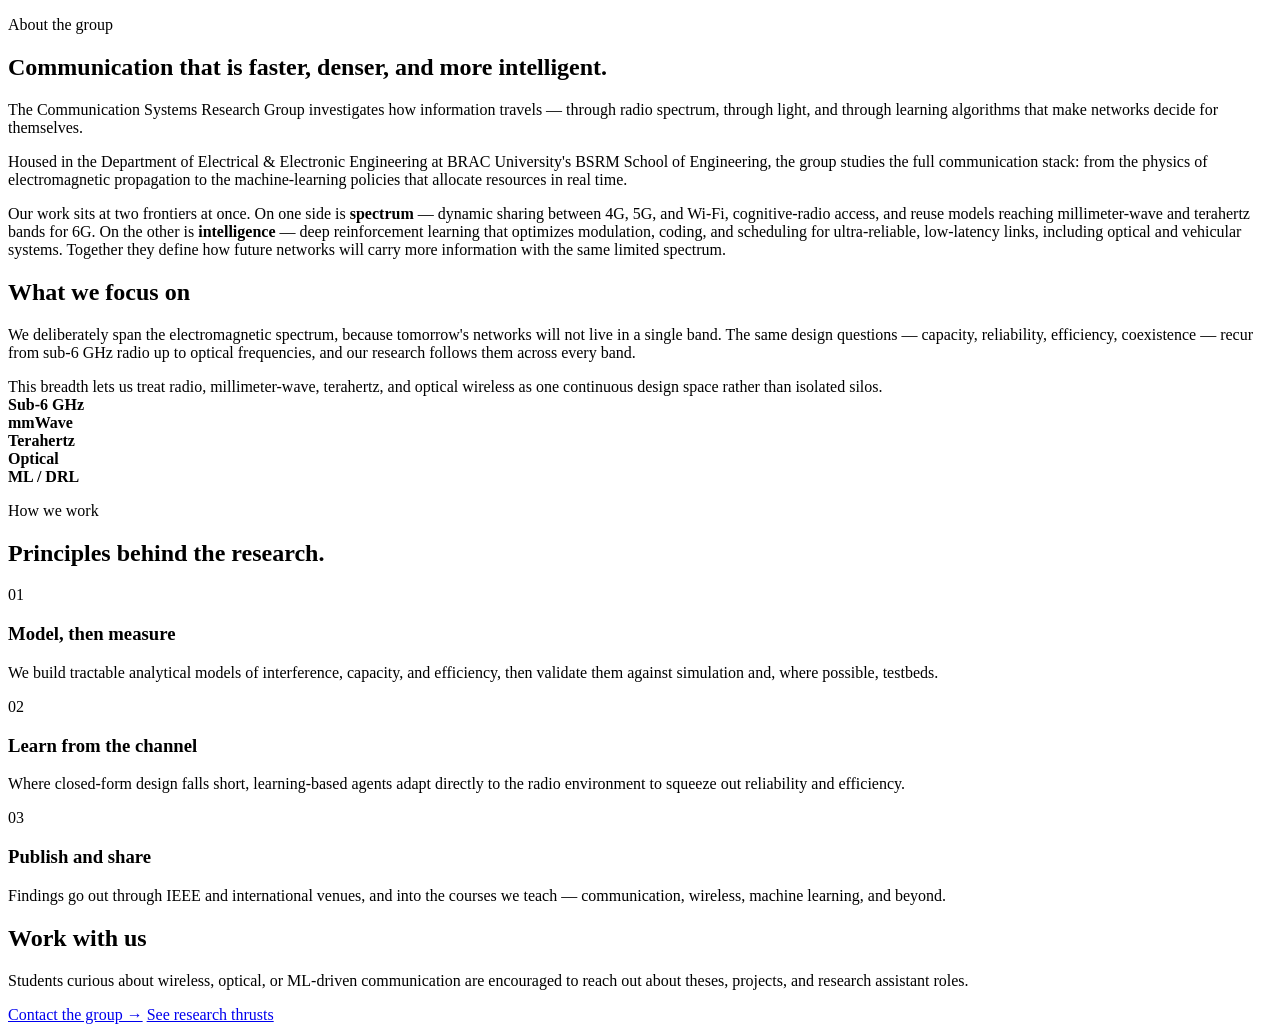
==== about.html @ bba7a955 "Add files via upload" ====
<!DOCTYPE html>
<html lang="en">
<head>
  <meta charset="UTF-8">
  <meta name="viewport" content="width=device-width, initial-scale=1.0">
  <meta name="theme-color" content="#060914">
  <title>About · Communication Systems Research Group</title>
  <meta name="description" content="About the Communication Systems Research Group at BRAC University — mission, focus, and the spectrum of communication research we pursue.">
  <link rel="preconnect" href="https://fonts.googleapis.com">
  <link rel="preconnect" href="https://fonts.gstatic.com" crossorigin>
  <link href="https://fonts.googleapis.com/css2?family=Space+Grotesk:wght@400;500;600;700&family=Inter:wght@400;500;600&family=JetBrains+Mono:wght@400;500&display=swap" rel="stylesheet">
  <link rel="stylesheet" href="css/style.css">
</head>
<body data-page="about">
  <div id="site-header"></div>

  <main id="main">
    <section class="pagehead">
      <div class="wrap">
        <p class="eyebrow">About the group</p>
        <h1>Communication that is faster, denser, and more intelligent.</h1>
        <p>The Communication Systems Research Group investigates how information travels — through radio spectrum, through light, and through learning algorithms that make networks decide for themselves.</p>
      </div>
    </section>

    <section class="section">
      <div class="wrap">
        <div class="lead-block reveal">
          <p>Housed in the Department of Electrical &amp; Electronic Engineering at BRAC University's BSRM School of Engineering, the group studies the full communication stack: from the physics of electromagnetic propagation to the machine-learning policies that allocate resources in real time.</p>
          <p>Our work sits at two frontiers at once. On one side is <strong>spectrum</strong> — dynamic sharing between 4G, 5G, and Wi-Fi, cognitive-radio access, and reuse models reaching millimeter-wave and terahertz bands for 6G. On the other is <strong>intelligence</strong> — deep reinforcement learning that optimizes modulation, coding, and scheduling for ultra-reliable, low-latency links, including optical and vehicular systems. Together they define how future networks will carry more information with the same limited spectrum.</p>
        </div>
      </div>
    </section>

    <section class="section section--alt">
      <div class="wrap">
        <div class="mission reveal">
          <div>
            <h2>What we focus on</h2>
            <p>We deliberately span the electromagnetic spectrum, because tomorrow's networks will not live in a single band. The same design questions — capacity, reliability, efficiency, coexistence — recur from sub-6 GHz radio up to optical frequencies, and our research follows them across every band.</p>
            <p style="margin-bottom:0">This breadth lets us treat radio, millimeter-wave, terahertz, and optical wireless as one continuous design space rather than isolated silos.</p>
          </div>
          <div class="spectrum-viz" aria-hidden="true">
            <div class="band"><b>Sub-6 GHz</b><div class="track"><span class="fill" style="--w:88%"></span></div></div>
            <div class="band"><b>mmWave</b><div class="track"><span class="fill" style="--w:80%"></span></div></div>
            <div class="band"><b>Terahertz</b><div class="track"><span class="fill" style="--w:62%"></span></div></div>
            <div class="band"><b>Optical</b><div class="track"><span class="fill" style="--w:74%"></span></div></div>
            <div class="band"><b>ML / DRL</b><div class="track"><span class="fill" style="--w:90%"></span></div></div>
          </div>
        </div>
      </div>
    </section>

    <section class="section">
      <div class="wrap">
        <div class="section__head">
          <p class="eyebrow">How we work</p>
          <h2>Principles behind the research.</h2>
        </div>
        <div class="pillars">
          <div class="pillar reveal" style="--i:0"><span class="pillar__n">01</span><h3>Model, then measure</h3><p>We build tractable analytical models of interference, capacity, and efficiency, then validate them against simulation and, where possible, testbeds.</p></div>
          <div class="pillar reveal" style="--i:1"><span class="pillar__n">02</span><h3>Learn from the channel</h3><p>Where closed-form design falls short, learning-based agents adapt directly to the radio environment to squeeze out reliability and efficiency.</p></div>
          <div class="pillar reveal" style="--i:2"><span class="pillar__n">03</span><h3>Publish and share</h3><p>Findings go out through IEEE and international venues, and into the courses we teach — communication, wireless, machine learning, and beyond.</p></div>
        </div>
      </div>
    </section>

    <section class="section section--alt">
      <div class="wrap">
        <div class="cta reveal">
          <h2>Work with us</h2>
          <p>Students curious about wireless, optical, or ML-driven communication are encouraged to reach out about theses, projects, and research assistant roles.</p>
          <div class="cta__actions">
            <a class="btn btn--primary" href="contact.html">Contact the group →</a>
            <a class="btn btn--ghost" href="research.html">See research thrusts</a>
          </div>
        </div>
      </div>
    </section>
  </main>

  <div id="site-footer"></div>
  <script src="js/data.js"></script>
  <script src="js/components.js"></script>
  <script src="js/main.js"></script>
</body>
</html>
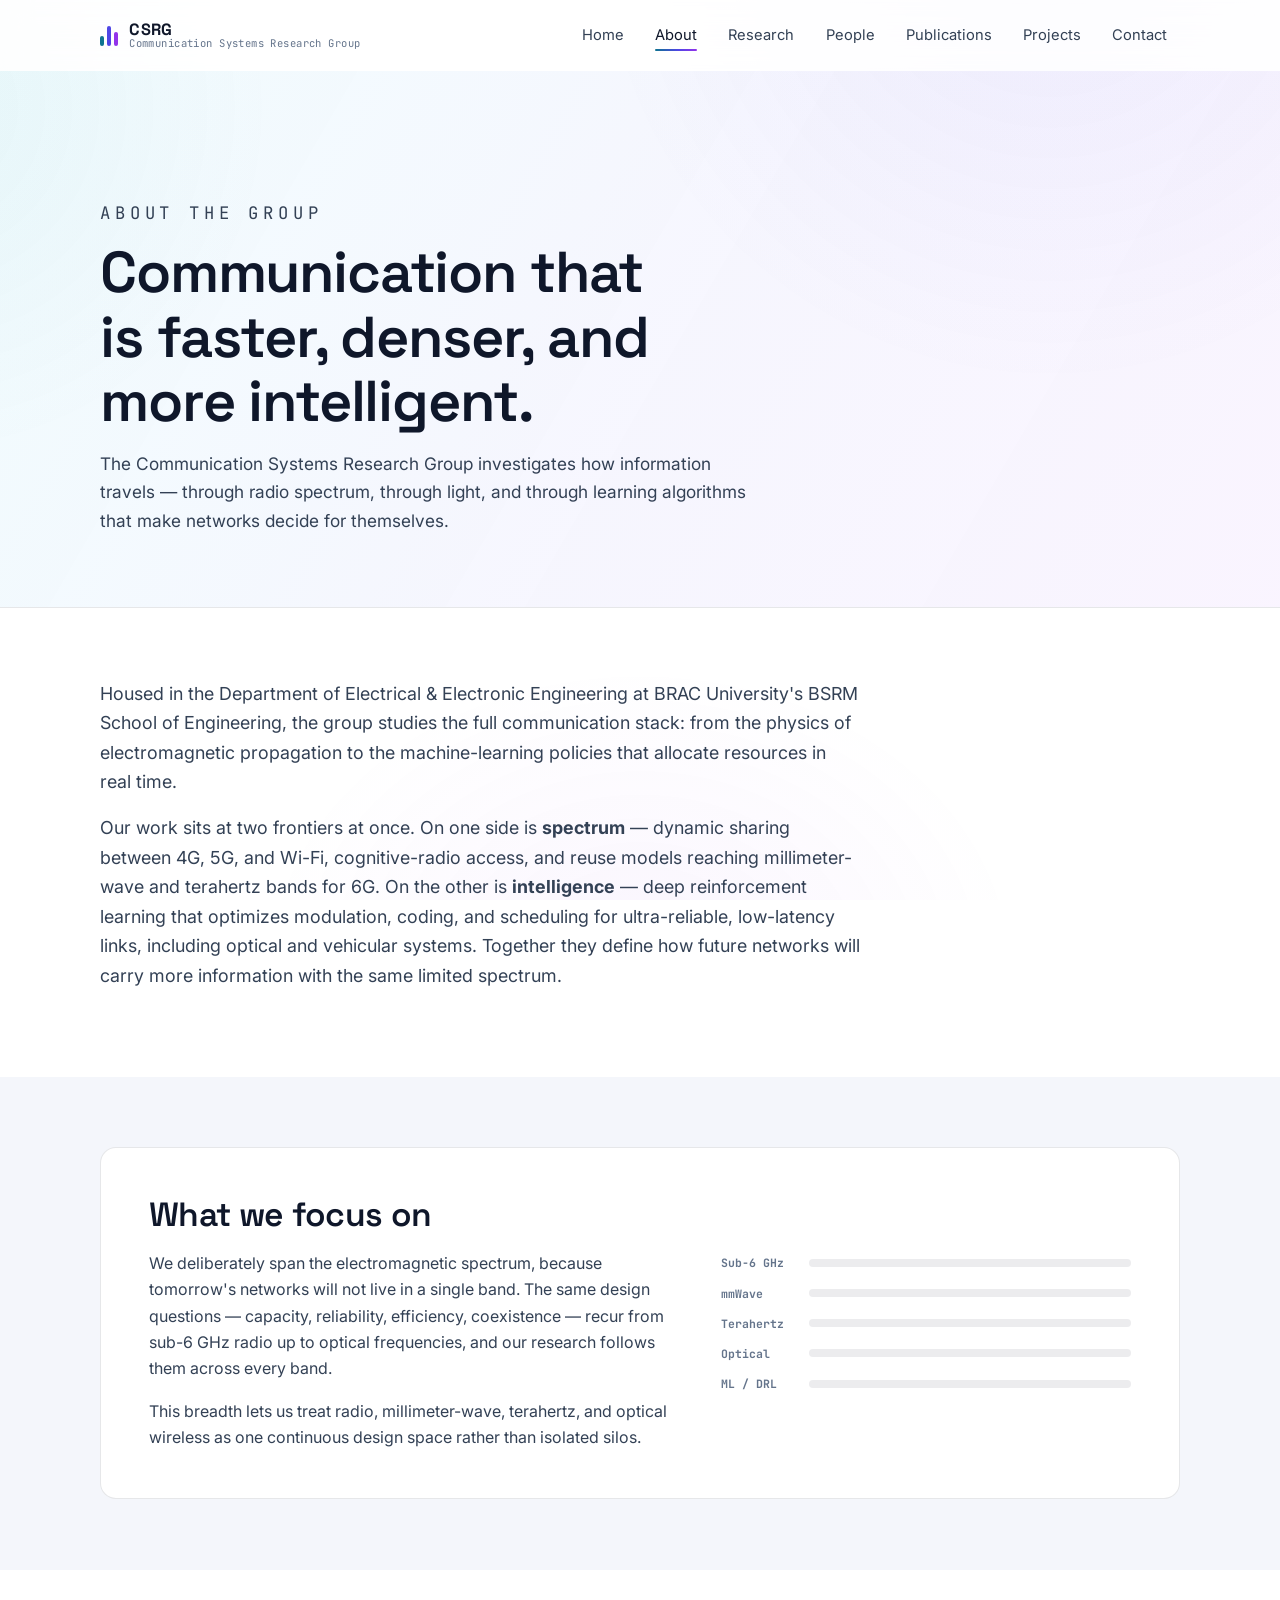
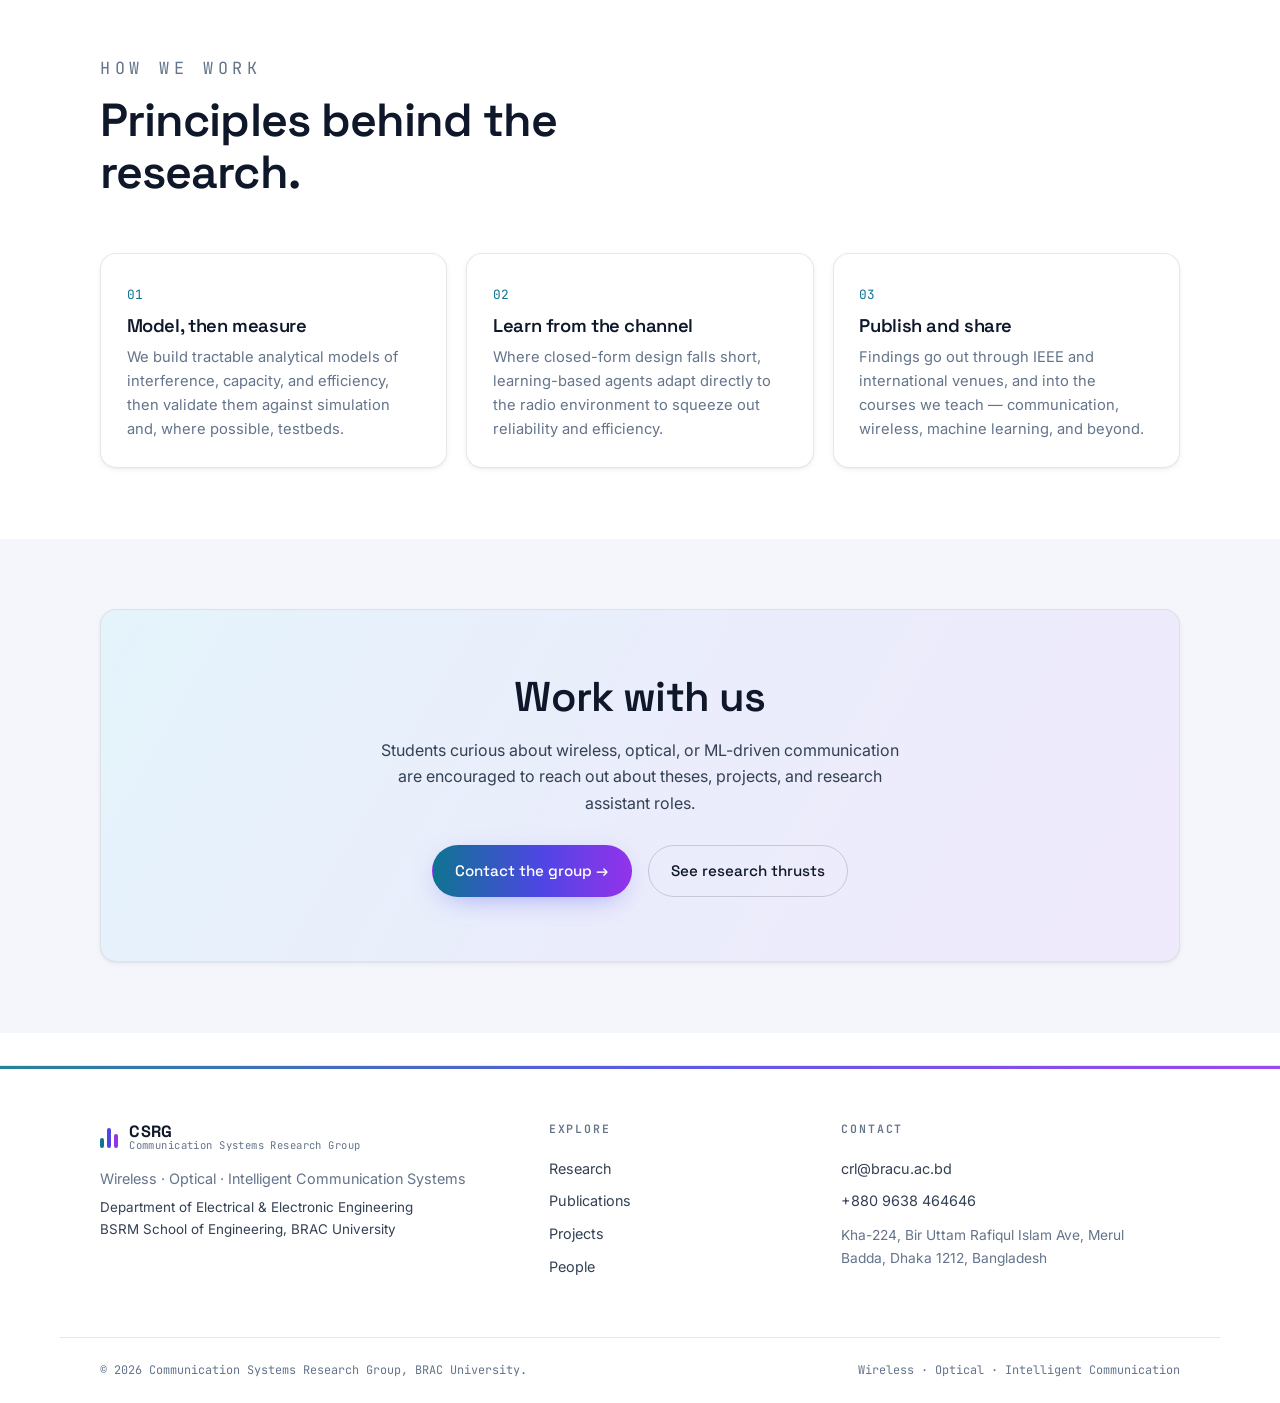
==== commit feddc52a: "Update about.html" ====
--- a/about.html
+++ b/about.html
@@ -4,7 +4,7 @@
   <meta charset="UTF-8">
   <meta name="viewport" content="width=device-width, initial-scale=1.0">
   <meta name="theme-color" content="#060914">
-  <title>About · Communication Systems Research Group</title>
+  <title>About · Communication Networks and Systems </title>
   <meta name="description" content="About the Communication Systems Research Group at BRAC University — mission, focus, and the spectrum of communication research we pursue.">
   <link rel="preconnect" href="https://fonts.googleapis.com">
   <link rel="preconnect" href="https://fonts.gstatic.com" crossorigin>
--- a/css/style.css
+++ b/css/style.css
@@ -0,0 +1,435 @@
+/* ============================================================================
+   Communication Research Lab — signal-domain theme
+   Palette : deep navy foundation + spectrum gradient (RF→mmWave→THz→optical)
+   Type    : Space Grotesk (display) · Inter (body) · JetBrains Mono (data)
+   ========================================================================== */
+
+:root{
+  /* surfaces */
+  --ink:#ffffff;
+  --surface:#ffffff;
+  --surface-2:#f5f7fc;
+  --surface-3:#eceff6;
+  --line:rgba(15,23,42,.10);
+  --line-2:rgba(15,23,42,.17);
+
+  /* text */
+  --mist:#0f172a;
+  --soft:#334155;
+  --muted:#64748b;
+
+  /* spectrum accents */
+  --rf:#0e7490;         /* cyan  — sub-6 / RF   */
+  --mm:#4f46e5;         /* indigo — mmWave      */
+  --thz:#9333ea;        /* violet — THz         */
+  --signal:#0f766e;     /* teal — signature accent for hero/about */
+  --spectrum:linear-gradient(90deg,var(--rf),var(--mm) 55%,var(--thz));
+  --spectrum-soft:linear-gradient(120deg,rgba(34,211,238,.16),rgba(99,102,241,.14),rgba(168,85,247,.16));
+
+  --radius:16px;
+  --radius-sm:10px;
+  --wrap:1160px;
+  --ease:cubic-bezier(.2,.7,.2,1);
+  --font-d:"Space Grotesk",system-ui,sans-serif;
+  --font-b:"Inter",system-ui,sans-serif;
+  --font-m:"JetBrains Mono",ui-monospace,monospace;
+}
+
+*,*::before,*::after{box-sizing:border-box}
+html{scroll-behavior:smooth}
+@media (prefers-reduced-motion:reduce){html{scroll-behavior:auto}}
+body{
+  margin:0;
+  font-family:var(--font-b);
+  color:var(--soft);
+  background:var(--ink);
+  line-height:1.65;
+  -webkit-font-smoothing:antialiased;
+  overflow-x:hidden;
+}
+img{max-width:100%;display:block}
+a{color:inherit;text-decoration:none}
+h1,h2,h3,h4{font-family:var(--font-d);color:var(--mist);line-height:1.12;letter-spacing:-.02em;font-weight:600;margin:0}
+p{margin:0 0 1rem}
+.wrap{width:100%;max-width:var(--wrap);margin-inline:auto;padding-inline:clamp(20px,5vw,40px)}
+
+/* ambient background wash */
+body::before{
+  content:"";position:fixed;inset:0;z-index:-1;pointer-events:none;
+  background:
+    radial-gradient(60vw 60vw at 82% -8%,rgba(79,70,229,.06),transparent 60%),
+    radial-gradient(50vw 50vw at -6% 12%,rgba(14,116,144,.05),transparent 55%),
+    radial-gradient(50vw 40vw at 50% 108%,rgba(147,51,234,.05),transparent 60%);
+}
+
+/* recurring signature: thin spectrum band */
+.spectrum-bar{display:block;height:3px;width:100%;background:var(--spectrum);opacity:.9}
+
+/* accessibility */
+.skip-link{position:absolute;left:-999px;top:0;background:var(--rf);color:#ffffff;padding:.6rem 1rem;border-radius:0 0 8px 0;z-index:200}
+.skip-link:focus{left:0}
+:focus-visible{outline:2px solid var(--rf);outline-offset:3px;border-radius:4px}
+
+/* ============================ NAV ========================================= */
+.nav{position:sticky;top:0;z-index:100;backdrop-filter:blur(14px);
+  background:rgba(255,255,255,.72);border-bottom:1px solid transparent;transition:background .3s,border-color .3s}
+.nav.is-scrolled{background:rgba(255,255,255,.88);border-bottom-color:var(--line)}
+.nav__inner{display:flex;align-items:center;justify-content:space-between;height:70px}
+.brand{display:flex;align-items:center;gap:.7rem}
+.brand__mark{display:inline-flex;gap:3px;align-items:flex-end;height:22px}
+.brand__mark span{width:4px;border-radius:2px;background:var(--spectrum);display:block;animation:eq 1.6s var(--ease) infinite}
+.brand__mark span:nth-child(1){height:10px;animation-delay:0s;background:var(--rf)}
+.brand__mark span:nth-child(2){height:20px;animation-delay:.2s;background:var(--mm)}
+.brand__mark span:nth-child(3){height:14px;animation-delay:.4s;background:var(--thz)}
+@keyframes eq{0%,100%{transform:scaleY(.5)}50%{transform:scaleY(1)}}
+.brand__text{display:flex;flex-direction:column;line-height:1.05}
+.brand__text b{font-family:var(--font-d);font-size:1.02rem;color:var(--mist);letter-spacing:.02em}
+.brand__text i{font-style:normal;font-size:.66rem;color:var(--muted);font-family:var(--font-m);letter-spacing:.04em}
+.nav__links{display:flex;gap:.35rem;align-items:center}
+.nav__links a{font-size:.92rem;color:var(--soft);padding:.5rem .8rem;border-radius:8px;position:relative;transition:color .2s,background .2s}
+.nav__links a:hover{color:var(--mist);background:rgba(15,23,42,.05)}
+.nav__links a.is-active{color:var(--mist)}
+.nav__links a.is-active::after{content:"";position:absolute;left:.8rem;right:.8rem;bottom:.28rem;height:2px;border-radius:2px;background:var(--spectrum)}
+.nav__toggle{display:none;flex-direction:column;gap:5px;background:none;border:0;cursor:pointer;padding:8px}
+.nav__toggle span{width:24px;height:2px;background:var(--mist);border-radius:2px;transition:transform .3s,opacity .3s}
+.nav__toggle.is-open span:nth-child(1){transform:translateY(7px) rotate(45deg)}
+.nav__toggle.is-open span:nth-child(2){opacity:0}
+.nav__toggle.is-open span:nth-child(3){transform:translateY(-7px) rotate(-45deg)}
+
+@media (max-width:860px){
+  .nav__toggle{display:flex}
+  .nav__links{position:fixed;inset:70px 0 auto 0;flex-direction:column;align-items:stretch;gap:0;
+    background:rgba(255,255,255,.98);backdrop-filter:blur(16px);border-bottom:1px solid var(--line);
+    padding:.6rem clamp(20px,5vw,40px) 1.2rem;
+    transform:translateY(-14px);opacity:0;pointer-events:none;transition:.28s var(--ease)}
+  .nav__links.is-open{transform:none;opacity:1;pointer-events:auto}
+  .nav__links a{padding:.85rem .4rem;border-bottom:1px solid var(--line)}
+  .nav__links a.is-active::after{display:none}
+}
+
+/* ============================ BUTTONS / LINKS ============================= */
+.btn{display:inline-flex;align-items:center;gap:.5rem;font-family:var(--font-d);font-weight:500;
+  font-size:.95rem;padding:.8rem 1.4rem;border-radius:999px;cursor:pointer;border:1px solid transparent;
+  transition:transform .2s,box-shadow .2s,background .2s,border-color .2s}
+.btn--primary{background:var(--spectrum);color:#ffffff;box-shadow:0 8px 30px -12px rgba(99,102,241,.7)}
+.btn--primary:hover{transform:translateY(-2px);box-shadow:0 14px 40px -12px rgba(99,102,241,.85)}
+.btn--ghost{border-color:var(--line-2);color:var(--mist)}
+.btn--ghost:hover{border-color:var(--rf);color:var(--rf);transform:translateY(-2px)}
+.text-link{font-family:var(--font-d);color:var(--rf);font-weight:500;display:inline-block;transition:.2s}
+.text-link:hover{filter:brightness(1.15);transform:translateX(3px)}
+
+/* eyebrow / section heads */
+.eyebrow{font-family:var(--font-m);font-size:.72rem;letter-spacing:.28em;text-transform:uppercase;color:var(--rf);margin:0 0 .8rem}
+.section{padding:clamp(40px,5.5vw,76px) 0}
+.section__head{max-width:660px;margin-bottom:clamp(2rem,5vw,3.4rem)}
+.section__head h2{font-size:clamp(1.8rem,4.2vw,2.9rem)}
+.section__head p{color:var(--muted);margin-top:.9rem;font-size:1.05rem}
+.section--alt{background:#f4f6fb}
+
+/* ============================ HERO ======================================= */
+.hero{position:relative;min-height:min(92vh,820px);display:flex;align-items:center;overflow:hidden;border-bottom:1px solid var(--line)}
+#heroCanvas{position:absolute;inset:0;width:100%;height:100%;z-index:0}
+.hero::after{content:"";position:absolute;inset:0;z-index:1;pointer-events:none;
+  background:linear-gradient(180deg,rgba(255,255,255,0),rgba(255,255,255,.5) 72%,#ffffff)}
+.hero__inner{position:relative;z-index:2;padding-block:clamp(3rem,8vw,5rem)}
+.hero__kicker{display:inline-flex;align-items:center;gap:.6rem;font-family:var(--font-m);font-size:.74rem;
+  letter-spacing:.2em;text-transform:uppercase;color:var(--soft);padding:.4rem .9rem;border:1px solid var(--line-2);
+  border-radius:999px;background:rgba(11,17,32,.5);margin-bottom:1.5rem}
+.hero__kicker::before{content:"";width:7px;height:7px;border-radius:50%;background:var(--rf);box-shadow:0 0 12px var(--rf);animation:pulse 2s infinite}
+@keyframes pulse{0%,100%{opacity:1}50%{opacity:.35}}
+.hero h1{font-size:clamp(2.3rem,6vw,4.4rem);max-width:15ch;font-weight:600}
+.hero h1 .grad{background:var(--spectrum);-webkit-background-clip:text;background-clip:text;color:transparent}
+.hero__lead{color:var(--soft);font-size:clamp(1.02rem,1.6vw,1.22rem);max-width:56ch;margin-top:1.5rem}
+.hero__cta{display:flex;gap:1rem;flex-wrap:wrap;margin-top:2.2rem}
+.hero__scroll{position:absolute;bottom:1.4rem;left:50%;transform:translateX(-50%);z-index:2;
+  font-family:var(--font-m);font-size:.66rem;letter-spacing:.3em;text-transform:uppercase;color:var(--muted);
+  display:flex;flex-direction:column;align-items:center;gap:.5rem}
+.hero__scroll span{width:1px;height:34px;background:linear-gradient(var(--rf),transparent);animation:drop 2s infinite}
+@keyframes drop{0%{transform:scaleY(0);transform-origin:top}50%{transform:scaleY(1);transform-origin:top}50.1%{transform-origin:bottom}100%{transform:scaleY(0);transform-origin:bottom}}
+
+/* ============================ STATS ====================================== */
+.stats{display:grid;grid-template-columns:repeat(4,1fr);gap:1px;background:var(--line);
+  border:1px solid var(--line);border-radius:var(--radius);overflow:hidden}
+.stat{background:var(--surface);padding:2rem 1.4rem;text-align:center}
+.stat__num{font-family:var(--font-d);font-size:clamp(2rem,4vw,2.9rem);color:var(--mist);font-weight:600;
+  background:var(--spectrum);-webkit-background-clip:text;background-clip:text;color:transparent}
+.stat__label{font-size:.82rem;color:var(--muted);margin-top:.35rem;letter-spacing:.02em}
+@media (max-width:720px){.stats{grid-template-columns:repeat(2,1fr)}}
+
+/* ============================ RESEARCH CARDS ============================= */
+.rgrid{display:grid;grid-template-columns:repeat(3,1fr);gap:1.2rem}
+@media (max-width:960px){.rgrid{grid-template-columns:repeat(2,1fr)}}
+@media (max-width:600px){.rgrid{grid-template-columns:1fr}}
+.rcard{position:relative;background:var(--surface);border:1px solid var(--line);border-radius:var(--radius);
+  padding:1.7rem 1.6rem 1.9rem;overflow:hidden;transition:transform .3s var(--ease),border-color .3s,background .3s}
+.rcard::before{content:"";position:absolute;left:0;top:0;height:100%;width:3px;background:var(--spectrum);
+  transform:scaleY(0);transform-origin:top;transition:transform .35s var(--ease)}
+.rcard:hover{transform:translateY(-5px);border-color:var(--line-2);background:var(--surface-2)}
+.rcard:hover::before{transform:scaleY(1)}
+.rcard__band{font-family:var(--font-m);font-size:.66rem;letter-spacing:.14em;text-transform:uppercase;
+  color:var(--rf);border:1px solid var(--line-2);border-radius:999px;padding:.24rem .6rem;display:inline-block}
+.rcard__icon{width:48px;height:48px;margin:1.1rem 0 1rem;border-radius:12px;display:grid;place-items:center;
+  background:var(--spectrum-soft);border:1px solid var(--line-2)}
+.rcard__icon svg{width:24px;height:24px;color:var(--rf)}
+.rcard h3{font-size:1.16rem;margin-bottom:.6rem}
+.rcard p{color:var(--muted);font-size:.94rem;margin-bottom:1rem}
+.rcard__pts{list-style:none;margin:0;padding:0;display:flex;flex-direction:column;gap:.4rem}
+.rcard__pts li{font-size:.86rem;color:var(--soft);padding-left:1.1rem;position:relative}
+.rcard__pts li::before{content:"";position:absolute;left:0;top:.55em;width:5px;height:5px;border-radius:50%;background:var(--mm)}
+
+/* ============================ PEOPLE (brief cards) ======================= */
+.people{display:grid;grid-template-columns:1fr 1fr;gap:1.4rem}
+@media (max-width:820px){.people{grid-template-columns:1fr}}
+.person{display:flex;gap:1.3rem;background:var(--surface);border:1px solid var(--line);border-radius:var(--radius);
+  padding:1.5rem;transition:transform .3s var(--ease),border-color .3s}
+.person:hover{transform:translateY(-4px);border-color:var(--line-2)}
+.person__photo{position:relative;flex:0 0 104px;height:104px;border-radius:14px;overflow:hidden;border:1px solid var(--line-2)}
+.person__photo img{width:100%;height:100%;object-fit:cover}
+.person__mono{position:absolute;inset:0;display:grid;place-items:center;font-family:var(--font-d);font-size:2rem;
+  color:var(--mist);background:var(--spectrum-soft)}
+.person__body h3{font-size:1.18rem}
+.person__role{color:var(--rf);font-size:.82rem;font-family:var(--font-m);letter-spacing:.02em;margin:.2rem 0 .7rem}
+.person__short{color:var(--muted);font-size:.9rem;margin-bottom:.9rem}
+.person__links{display:flex;gap:1rem;margin-top:.3rem}
+.person__links a{font-size:.82rem;color:var(--rf);font-family:var(--font-d)}
+.person__links a:hover{filter:brightness(1.2)}
+
+.chips{display:flex;flex-wrap:wrap;gap:.4rem}
+.chip{font-family:var(--font-m);font-size:.68rem;letter-spacing:.02em;color:var(--soft);
+  background:rgba(99,102,241,.1);border:1px solid var(--line-2);border-radius:999px;padding:.24rem .62rem}
+
+/* ============================ DOSSIER (people page) ===================== */
+.dossier{display:grid;grid-template-columns:290px 1fr;gap:2.4rem;padding:clamp(2rem,4vw,3rem);
+  background:var(--surface);border:1px solid var(--line);border-radius:var(--radius);margin-bottom:2rem;scroll-margin-top:90px}
+@media (max-width:820px){.dossier{grid-template-columns:1fr;gap:1.6rem}}
+.dossier__photo{position:relative;aspect-ratio:1;border-radius:var(--radius);overflow:hidden;border:1px solid var(--line-2)}
+.dossier__photo img{width:100%;height:100%;object-fit:cover}
+.dossier__meta{display:flex;gap:1.4rem;margin:1.2rem 0;padding:0}
+.dossier__meta div{display:flex;flex-direction:column}
+.dossier__meta dt{font-family:var(--font-m);font-size:.66rem;letter-spacing:.14em;text-transform:uppercase;color:var(--muted)}
+.dossier__meta dd{margin:0;font-family:var(--font-d);color:var(--mist);font-size:1.05rem}
+.dossier__links{display:flex;flex-direction:column;gap:.5rem;margin-bottom:1.4rem}
+.dossier__links a{font-size:.86rem;color:var(--rf);font-family:var(--font-d)}
+.dossier__stats{display:grid;grid-template-columns:1fr 1fr;gap:1px;background:var(--line);border:1px solid var(--line);border-radius:12px;overflow:hidden}
+.dossier__stats div{background:var(--surface-2);padding:.9rem;text-align:center}
+.dossier__stats b{display:block;font-family:var(--font-d);font-size:1.15rem;color:var(--mist);
+  background:var(--spectrum);-webkit-background-clip:text;background-clip:text;color:transparent}
+.dossier__stats span{font-size:.68rem;color:var(--muted)}
+.dossier__main h2{font-size:clamp(1.6rem,3.4vw,2.3rem);margin-bottom:1rem}
+.dossier__main p{color:var(--soft);font-size:.98rem}
+.dossier__h{font-family:var(--font-d);color:var(--mist);font-size:1.05rem;margin:1.8rem 0 .9rem;
+  padding-top:1.4rem;border-top:1px solid var(--line);letter-spacing:.01em}
+.timeline{list-style:none;margin:0 0 .5rem;padding:0;display:flex;flex-direction:column;gap:.9rem}
+.timeline li{display:grid;grid-template-columns:64px 1fr;gap:1rem;align-items:baseline}
+.timeline__year{font-family:var(--font-m);font-size:.8rem;color:var(--rf)}
+.timeline b{color:var(--mist);font-weight:600;display:block;font-family:var(--font-d);font-size:.96rem}
+.timeline em{color:var(--muted);font-style:normal;font-size:.86rem}
+.tick{list-style:none;margin:0;padding:0;display:grid;grid-template-columns:1fr 1fr;gap:.55rem}
+@media (max-width:620px){.tick{grid-template-columns:1fr}}
+.tick li{position:relative;padding-left:1.4rem;font-size:.9rem;color:var(--soft)}
+.tick li::before{content:"";position:absolute;left:0;top:.5em;width:8px;height:8px;border-radius:2px;background:var(--spectrum)}
+
+/* ============================ PUBLICATIONS =============================== */
+.pubtools{display:flex;flex-wrap:wrap;gap:1rem;justify-content:space-between;align-items:center;margin-bottom:2rem}
+.pubfilters{display:flex;flex-wrap:wrap;gap:.4rem}
+.pubfilters .fgroup{display:flex;gap:.3rem;flex-wrap:wrap;padding-right:.7rem;margin-right:.4rem;border-right:1px solid var(--line)}
+.pubfilters .fgroup:last-child{border-right:0}
+.fbtn{font-family:var(--font-m);font-size:.74rem;color:var(--muted);background:transparent;border:1px solid var(--line);
+  border-radius:999px;padding:.4rem .8rem;cursor:pointer;transition:.2s}
+.fbtn:hover{color:var(--mist);border-color:var(--line-2)}
+.fbtn.is-on{color:#ffffff;background:var(--spectrum);border-color:transparent}
+.pubsearch{background:var(--surface);border:1px solid var(--line);border-radius:999px;padding:.55rem 1rem;
+  color:var(--mist);font-family:var(--font-b);font-size:.86rem;min-width:210px}
+.pubsearch::placeholder{color:var(--muted)}
+.pubsearch:focus{outline:none;border-color:var(--rf)}
+
+.publist{list-style:none;margin:0;padding:0}
+.pub{display:grid;grid-template-columns:70px 1fr;gap:1.2rem;padding:1.4rem 0;border-bottom:1px solid var(--line)}
+.pub__year{font-family:var(--font-m);font-size:.9rem;color:var(--rf);padding-top:.2rem}
+.pub__tags{display:flex;flex-wrap:wrap;gap:.5rem;align-items:center;margin-bottom:.45rem}
+.pub__badge{font-family:var(--font-m);font-size:.62rem;letter-spacing:.1em;text-transform:uppercase;padding:.2rem .5rem;border-radius:5px;border:1px solid var(--line-2)}
+.pub__badge--journal{color:var(--rf);border-color:rgba(34,211,238,.4)}
+.pub__badge--conference{color:var(--mm);border-color:rgba(99,102,241,.45)}
+.pub__badge--patent{color:var(--thz);border-color:rgba(168,85,247,.45)}
+.pub__who{font-size:.76rem;color:var(--muted)}
+.pub__award{font-size:.72rem;color:#fcd34d;font-family:var(--font-m)}
+.pub__title{margin:0 0 .3rem;font-family:var(--font-d);color:var(--mist);font-size:1.04rem;line-height:1.35;font-weight:500}
+.pub__title a:hover{color:var(--rf)}
+.pub__meta{margin:0;font-size:.86rem;color:var(--muted)}
+.pub__authors{color:var(--soft)}
+#pubEmpty{display:none;padding:2rem 0;color:var(--muted);font-family:var(--font-m)}
+@media (max-width:600px){.pub{grid-template-columns:1fr;gap:.5rem}.pub__year{padding-top:0}}
+
+/* ============================ PROJECTS =================================== */
+.pgrid{display:grid;grid-template-columns:repeat(2,1fr);gap:1.2rem}
+@media (max-width:820px){.pgrid{grid-template-columns:1fr}}
+.proj{background:var(--surface);border:1px solid var(--line);border-radius:var(--radius);padding:1.6rem;
+  transition:transform .3s var(--ease),border-color .3s}
+.proj:hover{transform:translateY(-4px);border-color:var(--line-2)}
+.proj__top{display:flex;justify-content:space-between;gap:1rem;margin-bottom:.9rem;align-items:center}
+.proj__role{font-family:var(--font-m);font-size:.68rem;letter-spacing:.1em;text-transform:uppercase;color:var(--rf);
+  border:1px solid var(--line-2);border-radius:999px;padding:.24rem .6rem}
+.proj__period{font-family:var(--font-m);font-size:.76rem;color:var(--muted)}
+.proj h3{font-size:1.12rem;margin-bottom:.4rem;line-height:1.25}
+.proj__org{color:var(--rf);font-size:.84rem;margin-bottom:.7rem}
+.proj__desc{color:var(--muted);font-size:.9rem;margin-bottom:1rem}
+.proj__pi{font-family:var(--font-m);font-size:.74rem;color:var(--soft);margin:.9rem 0 0;padding-top:.9rem;border-top:1px solid var(--line)}
+
+/* ============================ ABOUT / PROSE ============================== */
+.lead-block{max-width:760px}
+.lead-block p{font-size:1.12rem;color:var(--soft)}
+.pillars{display:grid;grid-template-columns:repeat(3,1fr);gap:1.2rem;margin-top:1rem}
+@media (max-width:820px){.pillars{grid-template-columns:1fr}}
+.pillar{background:var(--surface);border:1px solid var(--line);border-radius:var(--radius);padding:1.6rem}
+.pillar__n{font-family:var(--font-m);font-size:.8rem;color:var(--rf)}
+.pillar h3{font-size:1.15rem;margin:.6rem 0 .5rem}
+.pillar p{color:var(--muted);font-size:.92rem;margin:0}
+.mission{display:grid;grid-template-columns:1.3fr 1fr;gap:2.4rem;align-items:center;
+  background:var(--surface);border:1px solid var(--line);border-radius:var(--radius);padding:clamp(1.6rem,4vw,3rem)}
+@media (max-width:820px){.mission{grid-template-columns:1fr;gap:1.4rem}}
+.mission h2{font-size:clamp(1.5rem,3vw,2.1rem);margin-bottom:1rem}
+.mission p{color:var(--soft)}
+.spectrum-viz{display:flex;flex-direction:column;gap:.7rem}
+.spectrum-viz .band{display:flex;align-items:center;gap:.9rem}
+.spectrum-viz .band b{font-family:var(--font-m);font-size:.72rem;color:var(--muted);width:74px}
+.spectrum-viz .band .track{flex:1;height:8px;border-radius:999px;background:rgba(15,23,42,.08);overflow:hidden}
+.spectrum-viz .band .fill{height:100%;border-radius:999px;background:var(--spectrum);width:0;transition:width 1.1s var(--ease)}
+.reveal.is-in .spectrum-viz .band .fill{width:var(--w,70%)}
+
+/* ============================ CTA / CONTACT ============================== */
+.cta{position:relative;background:var(--surface-2);border:1px solid var(--line);border-radius:var(--radius);
+  padding:clamp(2.4rem,6vw,4rem);text-align:center;overflow:hidden}
+.cta::before{content:"";position:absolute;inset:0;background:var(--spectrum-soft);opacity:.5}
+.cta > *{position:relative}
+.cta h2{font-size:clamp(1.7rem,4vw,2.6rem)}
+.cta p{color:var(--soft);max-width:52ch;margin:1rem auto 1.8rem}
+.cta__actions{display:flex;gap:1rem;justify-content:center;flex-wrap:wrap}
+
+.contact-grid{display:grid;grid-template-columns:1fr 1fr;gap:2rem}
+@media (max-width:820px){.contact-grid{grid-template-columns:1fr}}
+.contact-card{background:var(--surface);border:1px solid var(--line);border-radius:var(--radius);padding:2rem}
+.contact-card h3{font-size:1.2rem;margin-bottom:1.2rem}
+.contact-row{display:flex;gap:1rem;padding:.9rem 0;border-bottom:1px solid var(--line)}
+.contact-row:last-child{border-bottom:0}
+.contact-row .k{font-family:var(--font-m);font-size:.7rem;letter-spacing:.12em;text-transform:uppercase;color:var(--rf);width:88px;flex:0 0 88px;padding-top:.2rem}
+.contact-row .v{color:var(--soft)}
+.contact-row .v a:hover{color:var(--rf)}
+.map{border:1px solid var(--line);border-radius:var(--radius);overflow:hidden;min-height:340px}
+.map iframe{width:100%;height:100%;min-height:340px;border:0;filter:grayscale(.3) invert(.9) hue-rotate(180deg) contrast(.9)}
+
+/* ============================ FOOTER ==================================== */
+.foot{background:var(--surface);border-top:1px solid var(--line);margin-top:2rem}
+.foot__grid{display:grid;grid-template-columns:1.6fr 1fr 1.3fr;gap:2rem;padding-block:clamp(2.4rem,5vw,3.4rem)}
+@media (max-width:820px){.foot__grid{grid-template-columns:1fr;gap:1.6rem}}
+.brand--foot{margin-bottom:1rem}
+.foot__brand p{color:var(--muted);font-size:.9rem;margin:.3rem 0}
+.foot__inst{font-size:.84rem !important;color:var(--soft) !important}
+.foot__col h4{font-family:var(--font-m);font-size:.72rem;letter-spacing:.16em;text-transform:uppercase;color:var(--muted);margin-bottom:1rem}
+.foot__col a{display:block;color:var(--soft);font-size:.9rem;padding:.28rem 0;transition:color .2s}
+.foot__col a:hover{color:var(--rf)}
+.foot__addr{display:block;color:var(--muted);font-size:.86rem;margin-top:.4rem;max-width:34ch}
+.foot__base{display:flex;justify-content:space-between;gap:1rem;flex-wrap:wrap;padding-block:1.4rem;
+  border-top:1px solid var(--line);font-family:var(--font-m);font-size:.74rem;color:var(--muted)}
+
+/* ============================ REVEAL ANIM =============================== */
+.reveal{opacity:0;transform:translateY(22px);transition:opacity .6s var(--ease),transform .6s var(--ease);transition-delay:calc(var(--i,0)*60ms)}
+.reveal.is-in{opacity:1;transform:none}
+@media (prefers-reduced-motion:reduce){
+  .reveal{opacity:1;transform:none;transition:none}
+  .brand__mark span,.hero__kicker::before,.hero__scroll span{animation:none}
+}
+
+/* page intro band shared by inner pages */
+.pagehead{position:relative;padding:clamp(4.5rem,10vw,7rem) 0 clamp(2.5rem,5vw,3.5rem);border-bottom:1px solid var(--line);overflow:hidden}
+.pagehead::before{content:"";position:absolute;inset:0;background:var(--spectrum-soft);opacity:.4;z-index:-1}
+.pagehead h1{font-size:clamp(2.1rem,5.5vw,3.6rem);max-width:16ch}
+.pagehead p{color:var(--soft);max-width:60ch;margin-top:1rem;font-size:1.08rem}
+
+/* ============================================================================
+   Hero + About redesign (matches signals/connect + "what we care about")
+   ========================================================================== */
+
+/* colored, bold lab-member names in publications & projects */
+.member{color:var(--signal);font-weight:700}
+.proj__pi .member{font-family:var(--font-m);font-size:.82rem}
+
+/* signal eyebrow: teal with a leading dash */
+.eyebrow--signal{color:var(--signal);display:inline-flex;align-items:center;gap:.7rem}
+.eyebrow--signal::before{content:"";width:30px;height:1px;background:var(--signal);opacity:.85}
+.hero .eyebrow--signal{margin-bottom:1.4rem}
+
+/* hero headline rainbow word + solid-teal primary button (as in the mock) */
+.hero h1 .grad{background:linear-gradient(90deg,#7c3aed 0%,#4f46e5 22%,#0891b2 48%,#0d9488 68%,#16a34a 84%,#d97706 100%);
+  -webkit-background-clip:text;background-clip:text;color:transparent}
+.hero .btn--primary{background:var(--signal);color:#ffffff;box-shadow:0 10px 30px -12px rgba(13,148,136,.5)}
+.hero .btn--primary:hover{box-shadow:0 16px 44px -12px rgba(45,212,191,.8)}
+
+/* spectrum band under the hero CTA */
+.spectrum-band{margin-top:clamp(2.4rem,6vw,3.6rem);max-width:760px}
+.spectrum-band__bar{display:block;height:5px;border-radius:999px;
+  background:linear-gradient(90deg,#7c3aed,#4f46e5 22%,#0891b2 48%,#0d9488 68%,#16a34a 84%,#d97706 100%)}
+.spectrum-band__ticks{display:flex;justify-content:space-between;margin-top:.7rem;
+  font-family:var(--font-m);font-size:.68rem;letter-spacing:.06em;color:var(--muted)}
+@media (max-width:560px){.spectrum-band__ticks span:nth-child(2),.spectrum-band__ticks span:nth-child(3){display:none}}
+
+/* about: two-column intro + "what we care about" card */
+.about-grid{display:grid;grid-template-columns:1.15fr .85fr;gap:clamp(2rem,5vw,4rem);align-items:start}
+@media (max-width:900px){.about-grid{grid-template-columns:1fr}}
+.about-grid__intro h2{font-size:clamp(1.9rem,4.4vw,3rem);margin-bottom:1.4rem}
+.about-grid__intro p{color:var(--muted);margin-bottom:1.1rem}
+.about-grid__intro strong{color:var(--mist);font-weight:600}
+.care-card{position:relative;background:var(--surface);border:1px solid var(--line);
+  border-radius:var(--radius);padding:2rem 1.9rem;overflow:hidden}
+.care-card::before{content:"";position:absolute;left:0;top:0;right:0;height:2px;
+  background:linear-gradient(90deg,#7c3aed,#0891b2 45%,#0d9488 70%,#d97706)}
+.care-card h3{font-size:1.25rem;margin-bottom:.4rem}
+.care-card__sub{color:var(--muted);font-size:.92rem;margin-bottom:1.4rem}
+.care-list{list-style:none;margin:0;padding:0;display:flex;flex-direction:column;gap:1.05rem}
+.care-list li{display:flex;gap:.85rem;align-items:flex-start;color:var(--muted);font-size:.95rem;line-height:1.5}
+.care-list strong{color:var(--mist);font-weight:600}
+.care-dot{flex:0 0 8px;width:8px;height:8px;margin-top:.5rem;border-radius:50%;
+  background:var(--signal);box-shadow:0 0 8px rgba(13,148,136,.45)}
+
+/* ============================================================================
+   Team placeholders (RA / collaborators) + pagination
+   ========================================================================== */
+.teamgrid{display:grid;grid-template-columns:repeat(3,1fr);gap:1.2rem}
+@media (max-width:900px){.teamgrid{grid-template-columns:repeat(2,1fr)}}
+@media (max-width:600px){.teamgrid{grid-template-columns:1fr}}
+.tcard{display:flex;gap:1rem;align-items:flex-start;background:var(--surface);
+  border:1px dashed var(--line-2);border-radius:var(--radius);padding:1.3rem 1.4rem;
+  transition:transform .3s var(--ease),border-color .3s,background .3s}
+.tcard:hover{transform:translateY(-4px);border-color:var(--signal);background:var(--surface-2)}
+.tcard__avatar{flex:0 0 46px;width:46px;height:46px;border-radius:12px;display:grid;place-items:center;
+  font-family:var(--font-d);font-size:1.1rem;color:var(--signal);
+  background:var(--spectrum-soft);border:1px solid var(--line-2)}
+.tcard__body{min-width:0}
+.tcard__top{display:flex;align-items:center;gap:.6rem;justify-content:space-between}
+.tcard__top h4{font-size:1.02rem;color:var(--mist)}
+.tcard__tag{font-family:var(--font-m);font-size:.6rem;letter-spacing:.12em;text-transform:uppercase;
+  color:var(--signal);border:1px solid var(--line-2);border-radius:999px;padding:.16rem .5rem;white-space:nowrap}
+.tcard__role{font-family:var(--font-m);font-size:.74rem;color:var(--rf);margin:.35rem 0 .4rem;letter-spacing:.02em}
+.tcard__area{color:var(--muted);font-size:.88rem;margin:0}
+.tcard__link{display:inline-block;margin-top:.7rem;font-family:var(--font-d);font-size:.82rem;color:var(--signal)}
+.tcard__link:hover{filter:brightness(1.15)}
+
+/* pagination */
+.pagination{display:flex;flex-wrap:wrap;gap:.4rem;justify-content:center;align-items:center;
+  margin-top:2.4rem}
+.pagination:empty{display:none}
+.pagebtn{min-width:38px;height:38px;padding:0 .6rem;border-radius:10px;cursor:pointer;
+  font-family:var(--font-m);font-size:.85rem;color:var(--soft);
+  background:var(--surface);border:1px solid var(--line-2);transition:all .2s var(--ease)}
+.pagebtn:hover:not(:disabled):not(.is-active){color:var(--mist);border-color:var(--rf)}
+.pagebtn.is-active{background:var(--signal);border-color:var(--signal);color:#ffffff;font-weight:700}
+.pagebtn:disabled{opacity:.35;cursor:not-allowed}
+.pagegap{color:var(--muted);padding:0 .3rem;font-family:var(--font-m)}
+
+/* home About: keep the "what we care about" card on the right, trim the
+   empty space below the section */
+#about{padding-block:clamp(40px,5.5vw,76px) clamp(16px,2vw,28px)}
+#about .about-grid{align-items:center}
+#about .care-card{margin-left:auto;width:100%}
+
+/* light-theme depth: keep white cards legible on white */
+.rcard,.person,.dossier,.proj,.pillar,.cta,.contact-card,.care-card,.tcard,.pubsearch,.stat,.dossier__stats{box-shadow:0 1px 2px rgba(15,23,42,.04),0 2px 6px rgba(15,23,42,.05)}
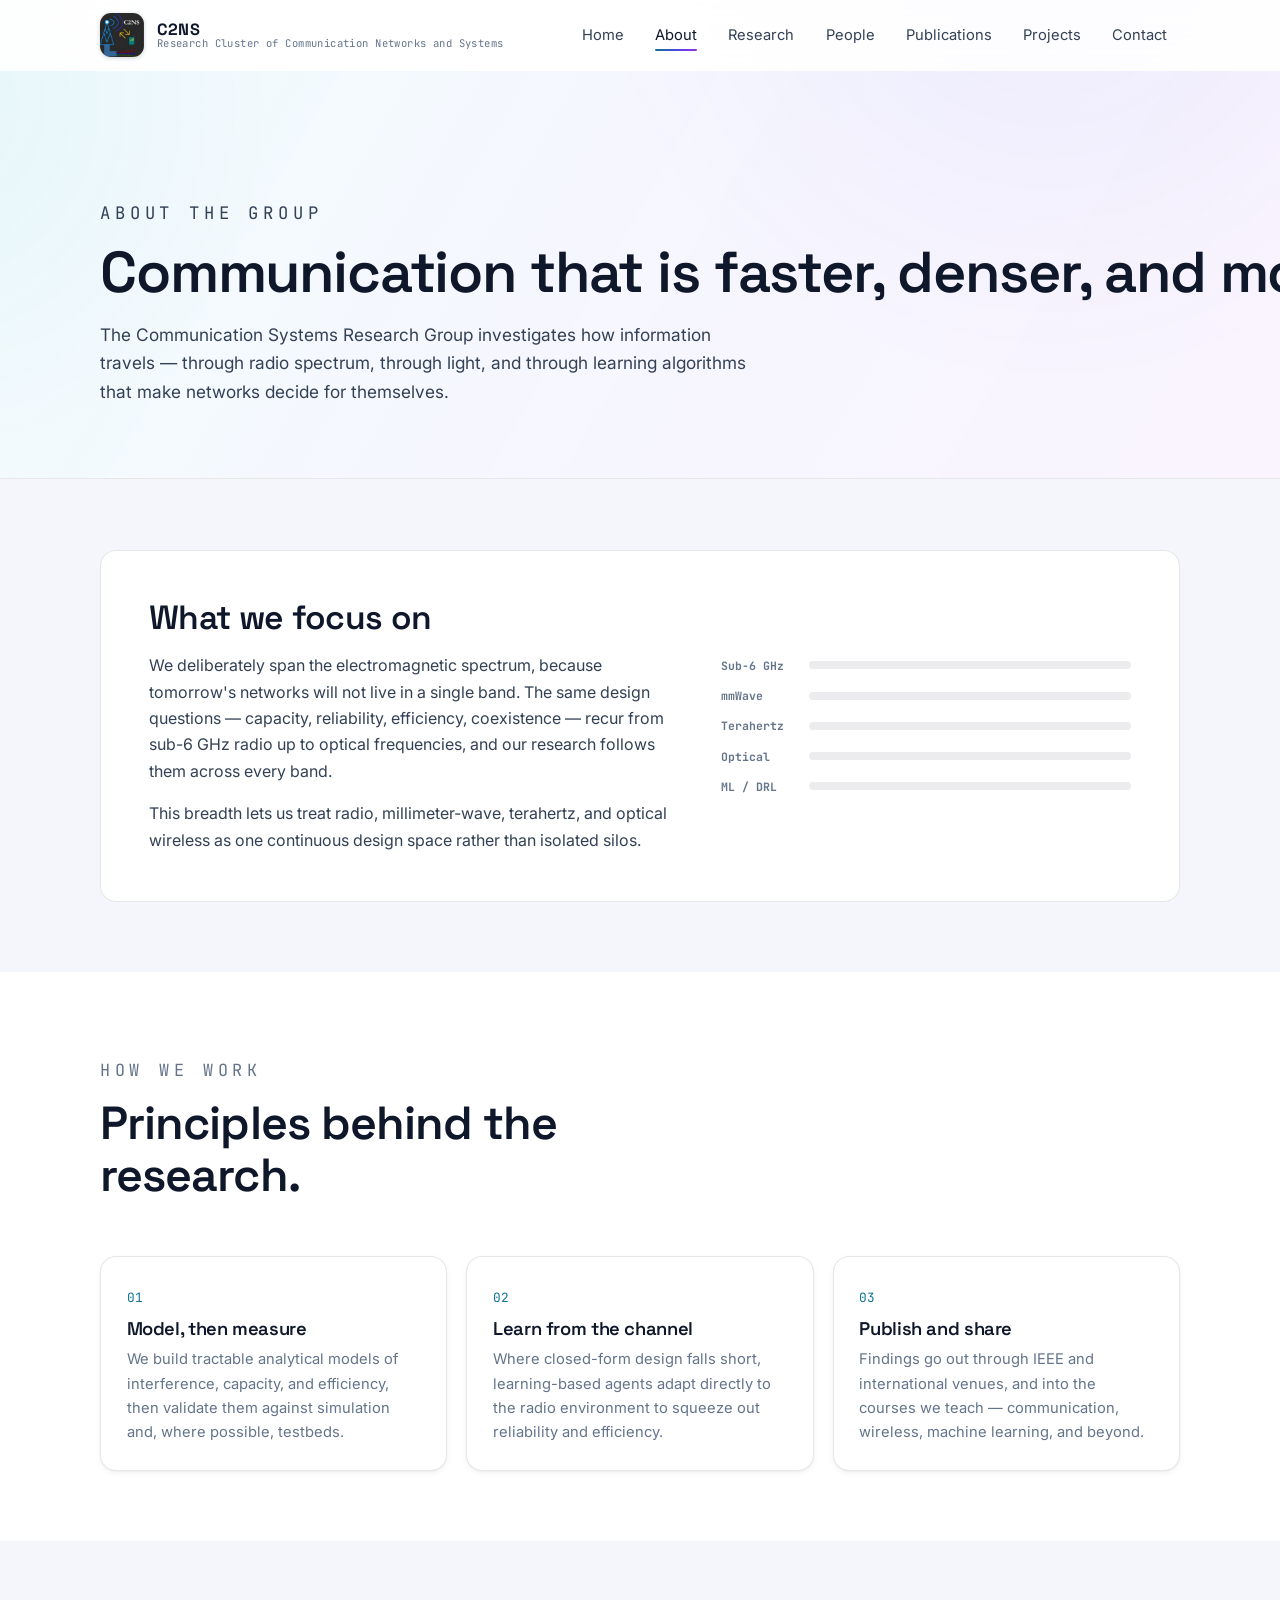
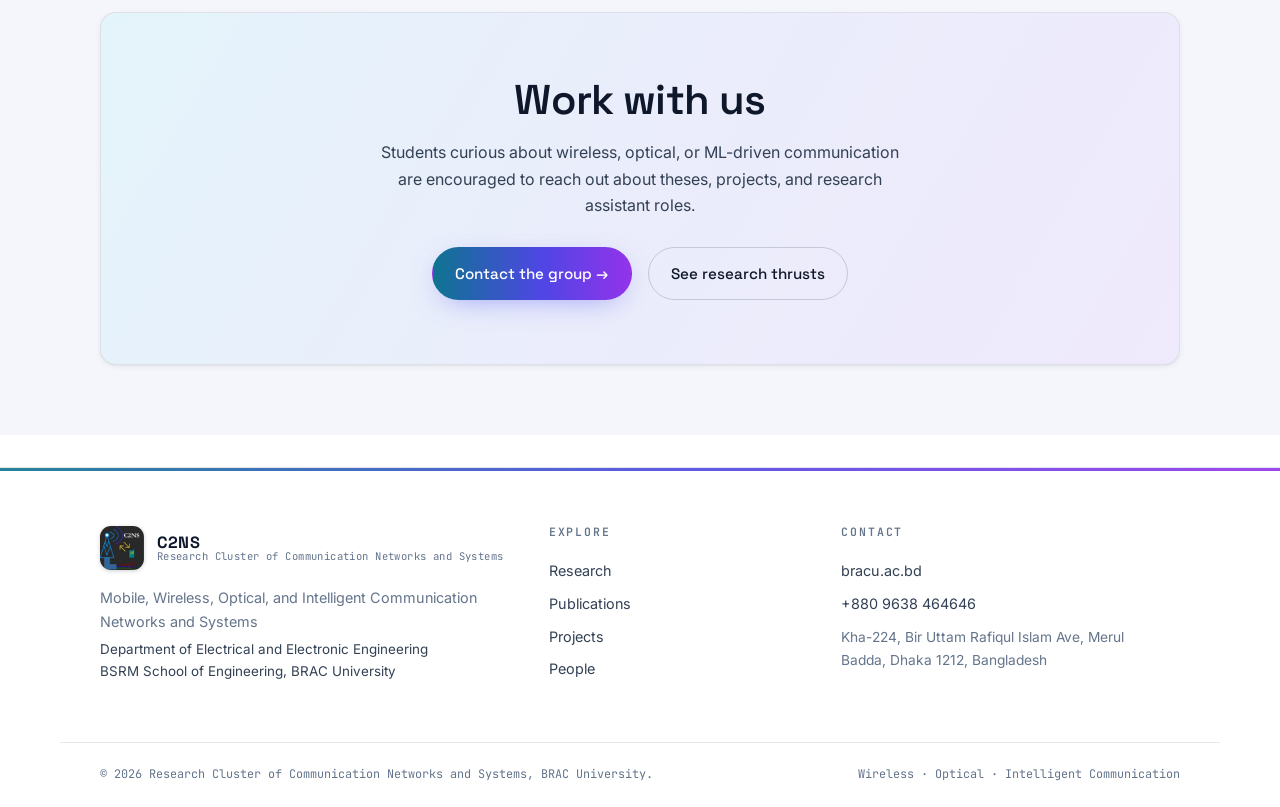
==== commit 040a9ac1: "Update about.html" ====
--- a/about.html
+++ b/about.html
@@ -23,14 +23,7 @@
       </div>
     </section>
 
-    <section class="section">
-      <div class="wrap">
-        <div class="lead-block reveal">
-          <p>Housed in the Department of Electrical &amp; Electronic Engineering at BRAC University's BSRM School of Engineering, the group studies the full communication stack: from the physics of electromagnetic propagation to the machine-learning policies that allocate resources in real time.</p>
-          <p>Our work sits at two frontiers at once. On one side is <strong>spectrum</strong> — dynamic sharing between 4G, 5G, and Wi-Fi, cognitive-radio access, and reuse models reaching millimeter-wave and terahertz bands for 6G. On the other is <strong>intelligence</strong> — deep reinforcement learning that optimizes modulation, coding, and scheduling for ultra-reliable, low-latency links, including optical and vehicular systems. Together they define how future networks will carry more information with the same limited spectrum.</p>
-        </div>
-      </div>
-    </section>
+    
 
     <section class="section section--alt">
       <div class="wrap">
--- a/css/style.css
+++ b/css/style.css
@@ -251,21 +251,41 @@
 .pub__badge--journal{color:var(--rf);border-color:rgba(34,211,238,.4)}
 .pub__badge--conference{color:var(--mm);border-color:rgba(99,102,241,.45)}
 .pub__badge--patent{color:var(--thz);border-color:rgba(168,85,247,.45)}
+.pub__badge--status{color:#22c55e; border-color:#22c55e55;}
+/* Quartile badge (common style) */
+.pub__badge--quartile{font-weight:600;}
+/* Q1 */
+.pub__badge--q1{color:#22c55e; border-color:rgba(34,197,94,.45); background:rgba(34,197,94,.08);}
+/* Q2 */
+.pub__badge--q2{color:#3b82f6; border-color:rgba(59,130,246,.45); background:rgba(59,130,246,.08);}
+/* Q3 */
+.pub__badge--q3{color:#f59e0b; border-color:rgba(245,158,11,.45); background:rgba(245,158,11,.08);}
+/* Q4 */
+.pub__badge--q4{ color:#9ca3af; border-color:rgba(156,163,175,.45); background:rgba(156,163,175,.08);}
 .pub__who{font-size:.76rem;color:var(--muted)}
 .pub__award{font-size:.72rem;color:#fcd34d;font-family:var(--font-m)}
 .pub__title{margin:0 0 .3rem;font-family:var(--font-d);color:var(--mist);font-size:1.04rem;line-height:1.35;font-weight:500}
 .pub__title a:hover{color:var(--rf)}
 .pub__meta{margin:0;font-size:.86rem;color:var(--muted)}
 .pub__authors{color:var(--soft)}
+.pub__who{display:none;}
 #pubEmpty{display:none;padding:2rem 0;color:var(--muted);font-family:var(--font-m)}
 @media (max-width:600px){.pub{grid-template-columns:1fr;gap:.5rem}.pub__year{padding-top:0}}
 
 /* ============================ PROJECTS =================================== */
-.pgrid{display:grid;grid-template-columns:repeat(2,1fr);gap:1.2rem}
+.pgrid{display:grid; grid-template-columns:1fr; gap:2rem; max-width:1200px; margin:0 auto;}
 @media (max-width:820px){.pgrid{grid-template-columns:1fr}}
-.proj{background:var(--surface);border:1px solid var(--line);border-radius:var(--radius);padding:1.6rem;
-  transition:transform .3s var(--ease),border-color .3s}
-.proj:hover{transform:translateY(-4px);border-color:var(--line-2)}
+.proj{background:var(--surface);border:1px solid var(--line);border-radius:var(--radius);overflow:hidden;
+  display:flex;flex-direction:column;
+  transition:transform .3s var(--ease),border-color .3s,box-shadow .3s}
+.proj:hover{transform:translateY(-4px);border-color:var(--signal);box-shadow:0 20px 44px -26px rgba(15,23,42,.4)}
+.proj__fig{height:420px;background:#fff;border-bottom:1px solid var(--line);
+  display:flex;align-items:center;justify-content:center;padding:1rem;overflow:hidden}
+.proj__fig img{max-width:100%;max-height:100%;object-fit:contain;display:block}
+.proj{max-width:1200px; margin:auto;}
+.proj__fig--ph{background:var(--spectrum-soft);border-bottom:1px solid var(--line)}
+.proj__fig--ph span{font-family:var(--font-m);font-size:.72rem;letter-spacing:.12em;text-transform:uppercase;color:var(--rf)}
+.proj__pad{padding:1.5rem 1.6rem 1.6rem;display:flex;flex-direction:column;flex:1}
 .proj__top{display:flex;justify-content:space-between;gap:1rem;margin-bottom:.9rem;align-items:center}
 .proj__role{font-family:var(--font-m);font-size:.68rem;letter-spacing:.1em;text-transform:uppercase;color:var(--rf);
   border:1px solid var(--line-2);border-radius:999px;padding:.24rem .6rem}
@@ -273,7 +293,7 @@
 .proj h3{font-size:1.12rem;margin-bottom:.4rem;line-height:1.25}
 .proj__org{color:var(--rf);font-size:.84rem;margin-bottom:.7rem}
 .proj__desc{color:var(--muted);font-size:.9rem;margin-bottom:1rem}
-.proj__pi{font-family:var(--font-m);font-size:.74rem;color:var(--soft);margin:.9rem 0 0;padding-top:.9rem;border-top:1px solid var(--line)}
+.proj__pi{font-family:var(--font-m);font-size:.74rem;color:var(--soft);margin:auto 0 0;padding-top:.9rem;border-top:1px solid var(--line)}
 
 /* ============================ ABOUT / PROSE ============================== */
 .lead-block{max-width:760px}
@@ -393,25 +413,34 @@
 /* ============================================================================
    Team placeholders (RA / collaborators) + pagination
    ========================================================================== */
-.teamgrid{display:grid;grid-template-columns:repeat(3,1fr);gap:1.2rem}
+.teamgrid{display:grid;grid-template-columns:repeat(3,1fr);gap:1.5rem}
 @media (max-width:900px){.teamgrid{grid-template-columns:repeat(2,1fr)}}
 @media (max-width:600px){.teamgrid{grid-template-columns:1fr}}
-.tcard{display:flex;gap:1rem;align-items:flex-start;background:var(--surface);
-  border:1px dashed var(--line-2);border-radius:var(--radius);padding:1.3rem 1.4rem;
-  transition:transform .3s var(--ease),border-color .3s,background .3s}
-.tcard:hover{transform:translateY(-4px);border-color:var(--signal);background:var(--surface-2)}
-.tcard__avatar{flex:0 0 46px;width:46px;height:46px;border-radius:12px;display:grid;place-items:center;
-  font-family:var(--font-d);font-size:1.1rem;color:var(--signal);
-  background:var(--spectrum-soft);border:1px solid var(--line-2)}
-.tcard__body{min-width:0}
-.tcard__top{display:flex;align-items:center;gap:.6rem;justify-content:space-between}
-.tcard__top h4{font-size:1.02rem;color:var(--mist)}
-.tcard__tag{font-family:var(--font-m);font-size:.6rem;letter-spacing:.12em;text-transform:uppercase;
-  color:var(--signal);border:1px solid var(--line-2);border-radius:999px;padding:.16rem .5rem;white-space:nowrap}
-.tcard__role{font-family:var(--font-m);font-size:.74rem;color:var(--rf);margin:.35rem 0 .4rem;letter-spacing:.02em}
-.tcard__area{color:var(--muted);font-size:.88rem;margin:0}
-.tcard__link{display:inline-block;margin-top:.7rem;font-family:var(--font-d);font-size:.82rem;color:var(--signal)}
-.tcard__link:hover{filter:brightness(1.15)}
+.tcard{display:flex;flex-direction:column;background:var(--surface);border:1px solid var(--line);
+  border-radius:18px;overflow:hidden;
+  transition:transform .3s var(--ease),border-color .3s,box-shadow .3s}
+.tcard:hover{transform:translateY(-4px);border-color:var(--signal);box-shadow:0 20px 44px -24px rgba(15,23,42,.4)}
+.tcard__photo{aspect-ratio:1/1;background:var(--surface-2);overflow:hidden}
+.tcard__photo img{width:100%;height:100%;object-fit:cover;display:block}
+.tcard__ph{width:100%;height:100%;display:grid;place-items:center;font-family:var(--font-d);
+  font-size:2.8rem;color:var(--signal);background:var(--spectrum-soft)}
+.tcard__body{padding:1.3rem 1.4rem 1.5rem;display:flex;flex-direction:column}
+.tcard__name{font-size:1.14rem;color:var(--mist);margin:0 0 .2rem}
+.tcard__role{font-family:var(--font-m);font-size:.76rem;color:var(--rf);letter-spacing:.02em;margin:0 0 .3rem}
+.tcard__dept{font-size:.82rem;color:var(--muted);margin:0}
+.tcard__sup{font-family:var(--font-m);font-size:.58rem;letter-spacing:.08em;text-transform:uppercase;
+  color:var(--muted);margin:.5rem 0 0}
+.tcard__area{font-size:.85rem;color:var(--soft);margin:.6rem 0 0;line-height:1.5;
+  display:-webkit-box;-webkit-line-clamp:3;-webkit-box-orient:vertical;overflow:hidden}
+.tcard__icons{display:flex;flex-wrap:wrap;gap:.5rem;margin:1rem 0 .1rem}
+.tcard__ico{width:34px;height:34px;border-radius:50%;display:grid;place-items:center;background:var(--c,var(--signal));
+  color:#fff;font-family:var(--font-m);font-size:.6rem;font-weight:700;text-decoration:none;transition:transform .2s}
+.tcard__ico:hover{transform:translateY(-2px)}
+.tcard__btn{margin-top:1.1rem;display:inline-flex;align-items:center;justify-content:center;gap:.4rem;
+  padding:.72rem 1rem;border-radius:11px;background:var(--rf);color:#fff;font-family:var(--font-d);
+  font-size:.9rem;text-decoration:none;transition:filter .2s}
+.tcard__btn:hover{filter:brightness(1.1)}
+.tcard__btn--soft{background:var(--surface-2);color:var(--mist);border:1px solid var(--line-2)}
 
 /* pagination */
 .pagination{display:flex;flex-wrap:wrap;gap:.4rem;justify-content:center;align-items:center;
@@ -433,3 +462,32 @@
 
 /* light-theme depth: keep white cards legible on white */
 .rcard,.person,.dossier,.proj,.pillar,.cta,.contact-card,.care-card,.tcard,.pubsearch,.stat,.dossier__stats{box-shadow:0 1px 2px rgba(15,23,42,.04),0 2px 6px rgba(15,23,42,.05)}
+@media (min-width: 900px){
+  #peopleFull{display:grid;grid-template-columns:1fr 1fr;gap:2rem;align-items:start}
+  #peopleFull .dossier{grid-template-columns:1fr;gap:1.5rem}
+  #peopleFull .dossier__photo{max-width:230px}
+}
+
+.pagehead__grid{display:grid;grid-template-columns:1fr;gap:2rem;align-items:center}
+@media (min-width:920px){ .pagehead__grid{grid-template-columns:1.05fr .95fr} }
+.pubstats{display:grid;grid-template-columns:repeat(3,1fr);gap:.7rem}
+.pubstats__cell{background:var(--surface-2);border:1px solid var(--line);border-radius:14px;padding:1rem .7rem;text-align:center}
+.pubstats__cell b{display:block;font-family:var(--font-d);font-size:1.7rem;line-height:1;margin-bottom:.35rem;background:var(--spectrum);-webkit-background-clip:text;background-clip:text;color:transparent}
+.pubstats__cell span{font-family:var(--font-m);font-size:.6rem;letter-spacing:.1em;text-transform:uppercase;color:var(--muted)}
+@media (max-width:420px){ .pubstats{grid-template-columns:repeat(2,1fr)} }
+.contact-emails{display:flex;flex-direction:column;gap:.3rem}
+.brand__logo{width:30px;height:30px;display:block;flex:0 0 auto}
+.brand--foot .brand__logo{width:32px;height:32px}
+.pagehead h1{white-space:nowrap}
+
+body[data-page="people"] .pagehead h1{max-width:none;font-size:clamp(1.7rem,4.6vw,3rem)}
+@media (min-width:760px){ body[data-page="people"] .pagehead h1{white-space:nowrap} }
+.brand__logo{width:34px;height:34px;border-radius:9px;object-fit:cover;display:block;flex:0 0 auto;box-shadow:0 1px 3px rgba(15,23,42,.18)}
+.brand--foot .brand__logo{width:36px;height:36px}
+
+.brand{gap:.8rem}
+.brand__logo{width:44px;height:44px;border-radius:11px;object-fit:cover;display:block;flex:0 0 auto;box-shadow:0 1px 4px rgba(15,23,42,.2)}
+.brand--foot .brand__logo{width:44px;height:44px}
+.teamcat{margin-bottom:2.6rem}
+.teamcat:last-child{margin-bottom:0}
+.teamcat__title{font-family:var(--font-m);font-size:.8rem;letter-spacing:.12em;text-transform:uppercase;color:var(--rf);margin:0 0 1.2rem;padding-bottom:.55rem;border-bottom:1px solid var(--line)}
